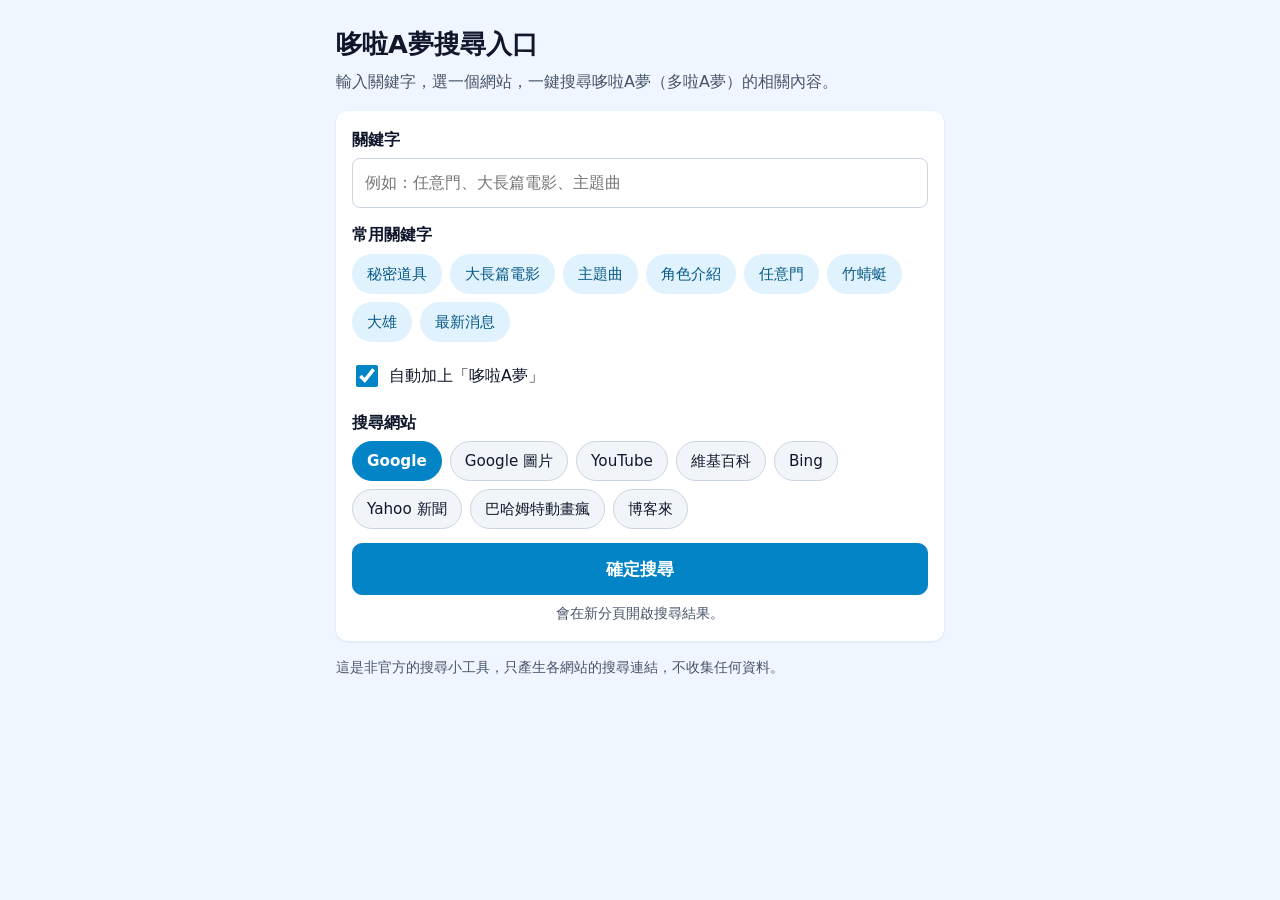
==== doraemon/index.html @ 7afabef3 "feat: 新增哆啦A夢整合搜尋入口 在 doraemon/ 建立搜尋頁，輸入關鍵字後一鍵到 Google、YouTube、 維基百科、巴哈姆特動畫瘋、博客來等 8 個網站搜尋。  Co-Author" ====
<!doctype html>
<html lang="zh-Hant">
<head>
  <meta charset="utf-8">
  <meta name="viewport" content="width=device-width, initial-scale=1">
  <meta name="color-scheme" content="light dark">
  <title>哆啦A夢搜尋入口</title>
  <link rel="stylesheet" href="style.css">
</head>
<body>
  <header class="site-header">
    <h1>哆啦A夢搜尋入口</h1>
    <p class="subtitle">輸入關鍵字，選一個網站，一鍵搜尋哆啦A夢（多啦A夢）的相關內容。</p>
  </header>

  <main>
    <form id="search-form" class="card" role="search">
      <div class="field">
        <label for="keyword">關鍵字</label>
        <input id="keyword" type="search" placeholder="例如：任意門、大長篇電影、主題曲" autocomplete="off" enterkeyhint="search">
      </div>

      <fieldset class="field">
        <legend>常用關鍵字</legend>
        <div id="quick" class="chips"></div>
      </fieldset>

      <label class="check">
        <input id="add-name" type="checkbox" checked>
        <span>自動加上「哆啦A夢」</span>
      </label>

      <fieldset class="field">
        <legend>搜尋網站</legend>
        <div id="sites" class="chips" role="radiogroup" aria-label="搜尋網站"></div>
      </fieldset>

      <button type="submit" class="button">確定搜尋</button>
      <p class="hint">會在新分頁開啟搜尋結果。</p>
    </form>

    <section id="more" class="card" hidden aria-labelledby="more-title">
      <h2 id="more-title">用同一組關鍵字搜尋其他網站</h2>
      <p class="query-line">搜尋字詞：<strong id="query-text"></strong></p>
      <div id="more-links" class="link-grid"></div>
    </section>
  </main>

  <footer class="site-footer">
    <p>這是非官方的搜尋小工具，只產生各網站的搜尋連結，不收集任何資料。</p>
  </footer>

  <script src="app.js"></script>
</body>
</html>
---- doraemon/style.css ----
/* 哆啦A夢搜尋入口：樣式（手機優先） */
:root {
  --bg: #eff6ff;
  --card: #ffffff;
  --text: #0f172a;
  --muted: #475569;
  --border: #cbd5e1;
  --accent: #0284c7;
  --accent-text: #ffffff;
  --chip: #f1f5f9;
  --chip-light: #e0f2fe;
  --chip-light-text: #075985;
  --focus: #7dd3fc;
}

@media (prefers-color-scheme: dark) {
  :root {
    --bg: #020617;
    --card: #0f172a;
    --text: #e2e8f0;
    --muted: #94a3b8;
    --border: #334155;
    --accent: #38bdf8;
    --accent-text: #082f49;
    --chip: #1e293b;
    --chip-light: #0c4a6e;
    --chip-light-text: #e0f2fe;
    --focus: #0369a1;
  }
}

* { box-sizing: border-box; }

body {
  margin: 0;
  background: var(--bg);
  color: var(--text);
  font-family: system-ui, -apple-system, "PingFang TC", "Noto Sans TC", "Microsoft JhengHei", sans-serif;
  font-size: 16px;
  line-height: 1.6;
}

.site-header, main, .site-footer {
  max-width: 640px;
  margin: 0 auto;
  padding: 0 16px;
}
.site-header { padding-top: 24px; }
h1 { margin: 0; font-size: 1.6rem; }
h2 { margin: 0 0 8px; font-size: 1.1rem; }
.subtitle { margin: 4px 0 16px; color: var(--muted); }

.card {
  background: var(--card);
  border-radius: 12px;
  padding: 16px;
  margin-bottom: 16px;
  box-shadow: 0 1px 3px rgba(0, 0, 0, 0.08);
}

.field { margin: 0 0 14px; padding: 0; border: 0; min-width: 0; }
.field label, .field legend { display: block; font-weight: 600; margin-bottom: 6px; padding: 0; }

input[type="search"] {
  width: 100%;
  font: inherit;
  font-size: 16px;
  color: var(--text);
  background: var(--card);
  border: 1px solid var(--border);
  border-radius: 8px;
  padding: 10px 12px;
  min-height: 50px;
}

.check { display: flex; align-items: center; gap: 8px; margin: 0 0 14px; min-height: 40px; cursor: pointer; }
.check input { width: 22px; height: 22px; accent-color: var(--accent); }

.chips { display: flex; flex-wrap: wrap; gap: 8px; }
.chip {
  font: inherit;
  font-size: 0.95rem;
  min-height: 40px;
  padding: 0 14px;
  border-radius: 999px;
  border: 1px solid var(--border);
  background: var(--chip);
  color: var(--text);
  cursor: pointer;
}
.chip[aria-checked="true"] { background: var(--accent); border-color: var(--accent); color: var(--accent-text); font-weight: 600; }
.chip-light { background: var(--chip-light); color: var(--chip-light-text); border-color: transparent; }

.button {
  display: flex;
  align-items: center;
  justify-content: center;
  width: 100%;
  min-height: 52px;
  padding: 0 16px;
  font: inherit;
  font-size: 1.05rem;
  font-weight: 700;
  border-radius: 10px;
  border: 1px solid var(--accent);
  background: var(--accent);
  color: var(--accent-text);
  text-decoration: none;
  cursor: pointer;
}
.button-secondary { background: transparent; color: var(--accent); font-size: 0.95rem; min-height: 46px; }

input:focus, .chip:focus-visible, .button:focus-visible, .check input:focus-visible {
  outline: 3px solid var(--focus);
  outline-offset: 1px;
}

.hint { margin: 8px 0 0; color: var(--muted); font-size: 0.85rem; text-align: center; }
.query-line { margin: 0 0 12px; overflow-wrap: anywhere; }
.link-grid { display: grid; grid-template-columns: repeat(2, 1fr); gap: 8px; }

.site-footer { color: var(--muted); font-size: 0.85rem; padding-bottom: 24px; }
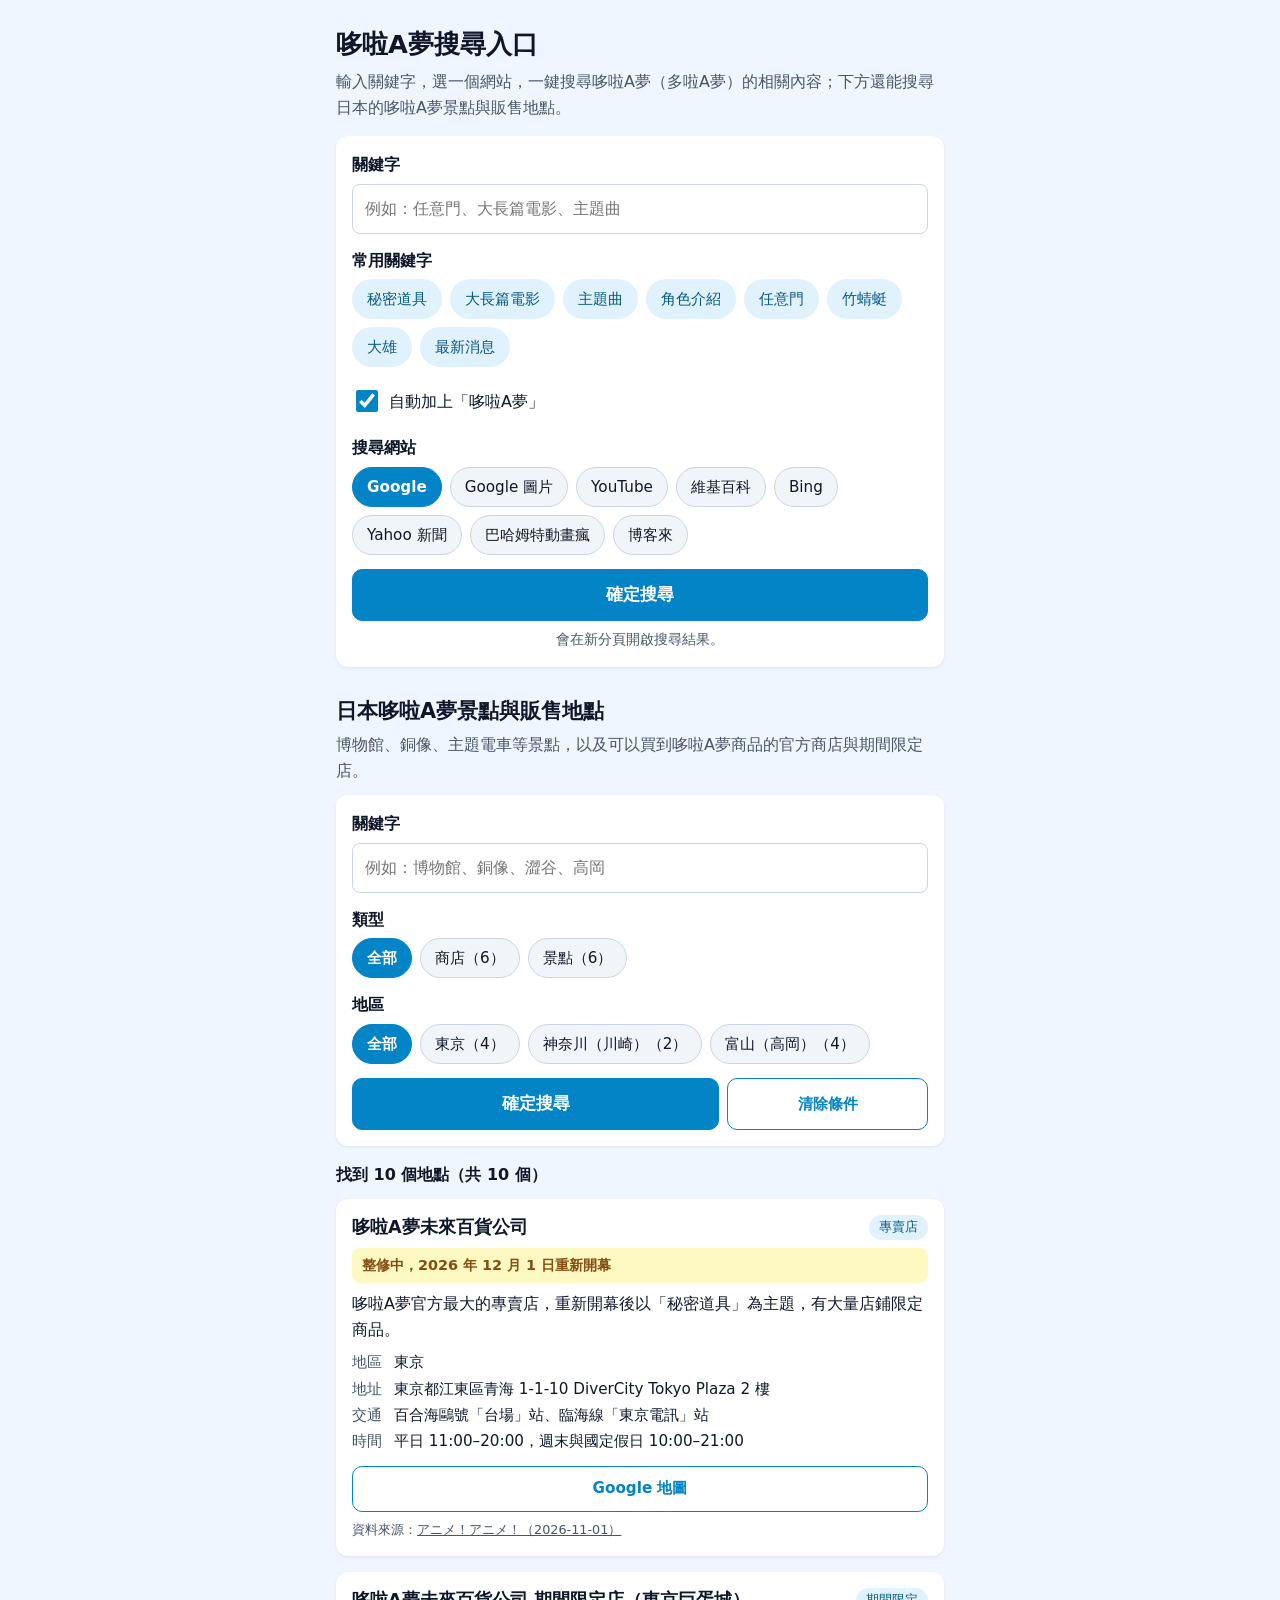
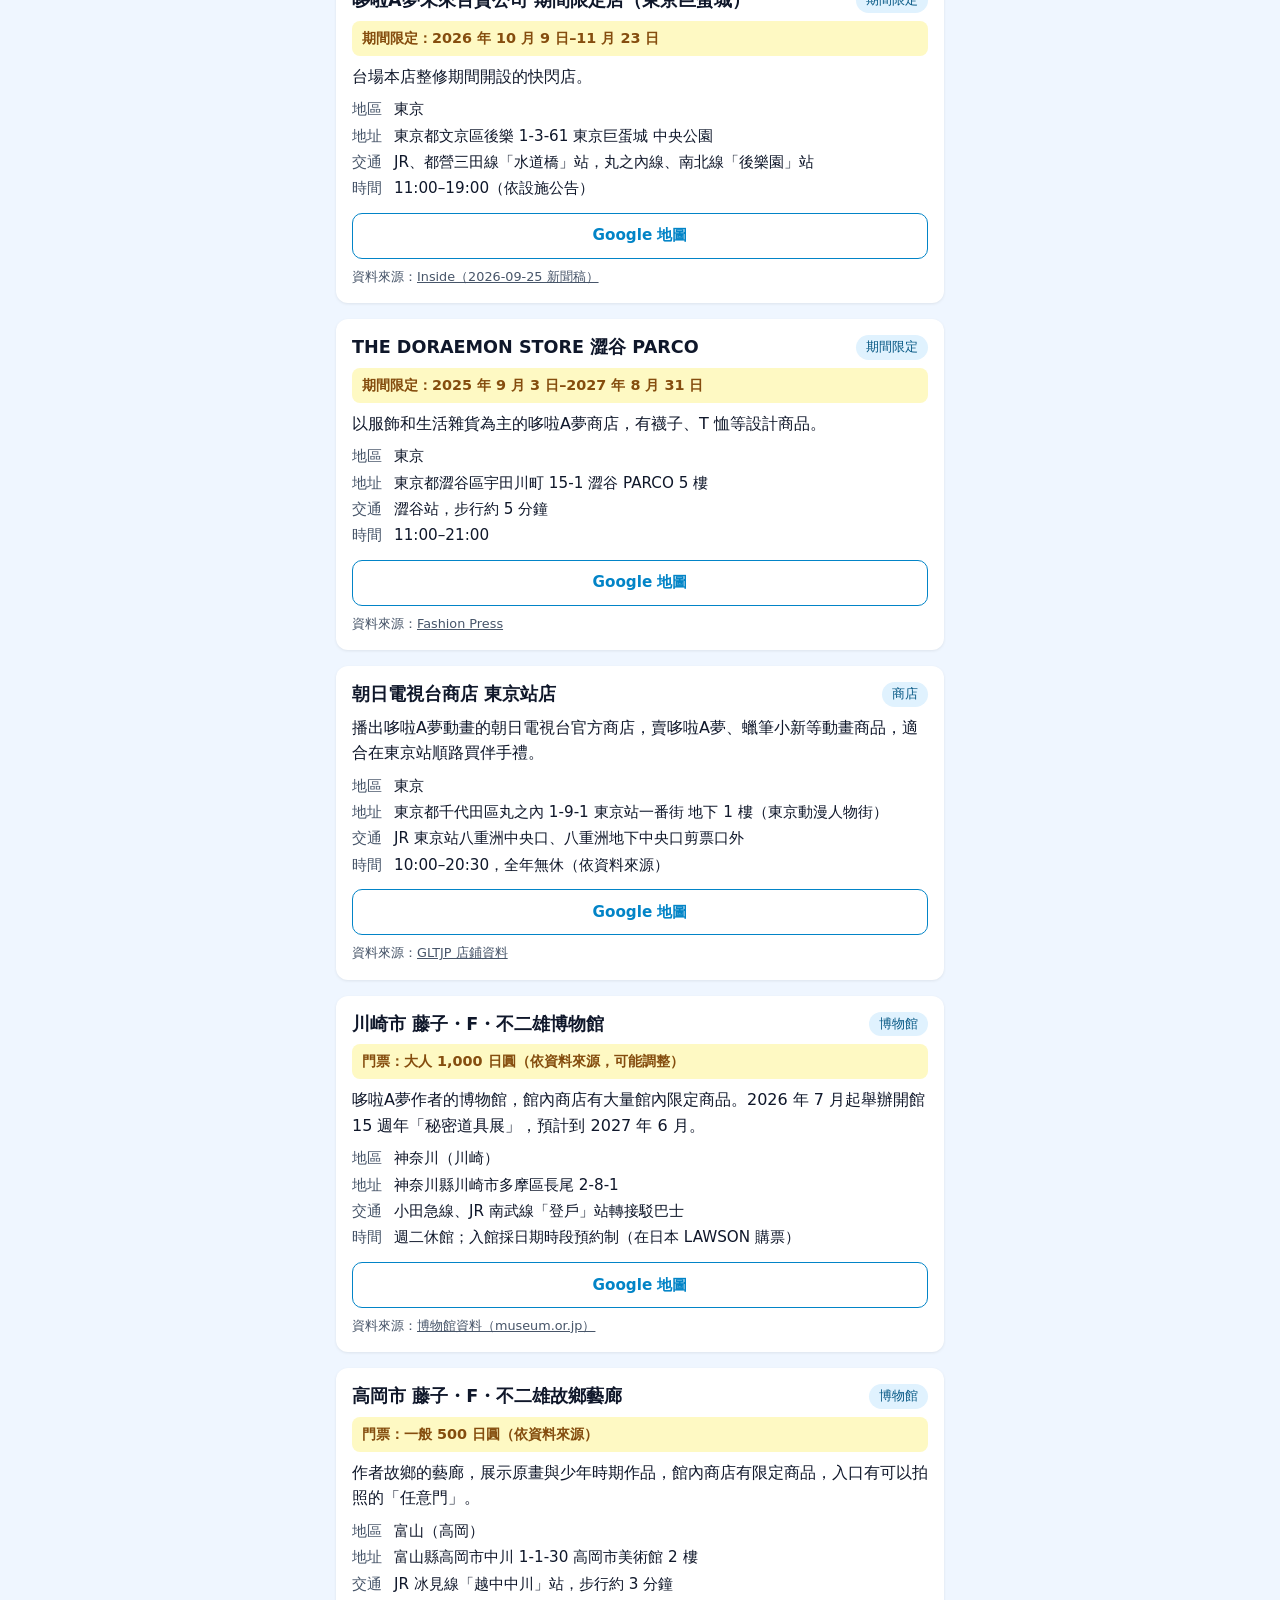
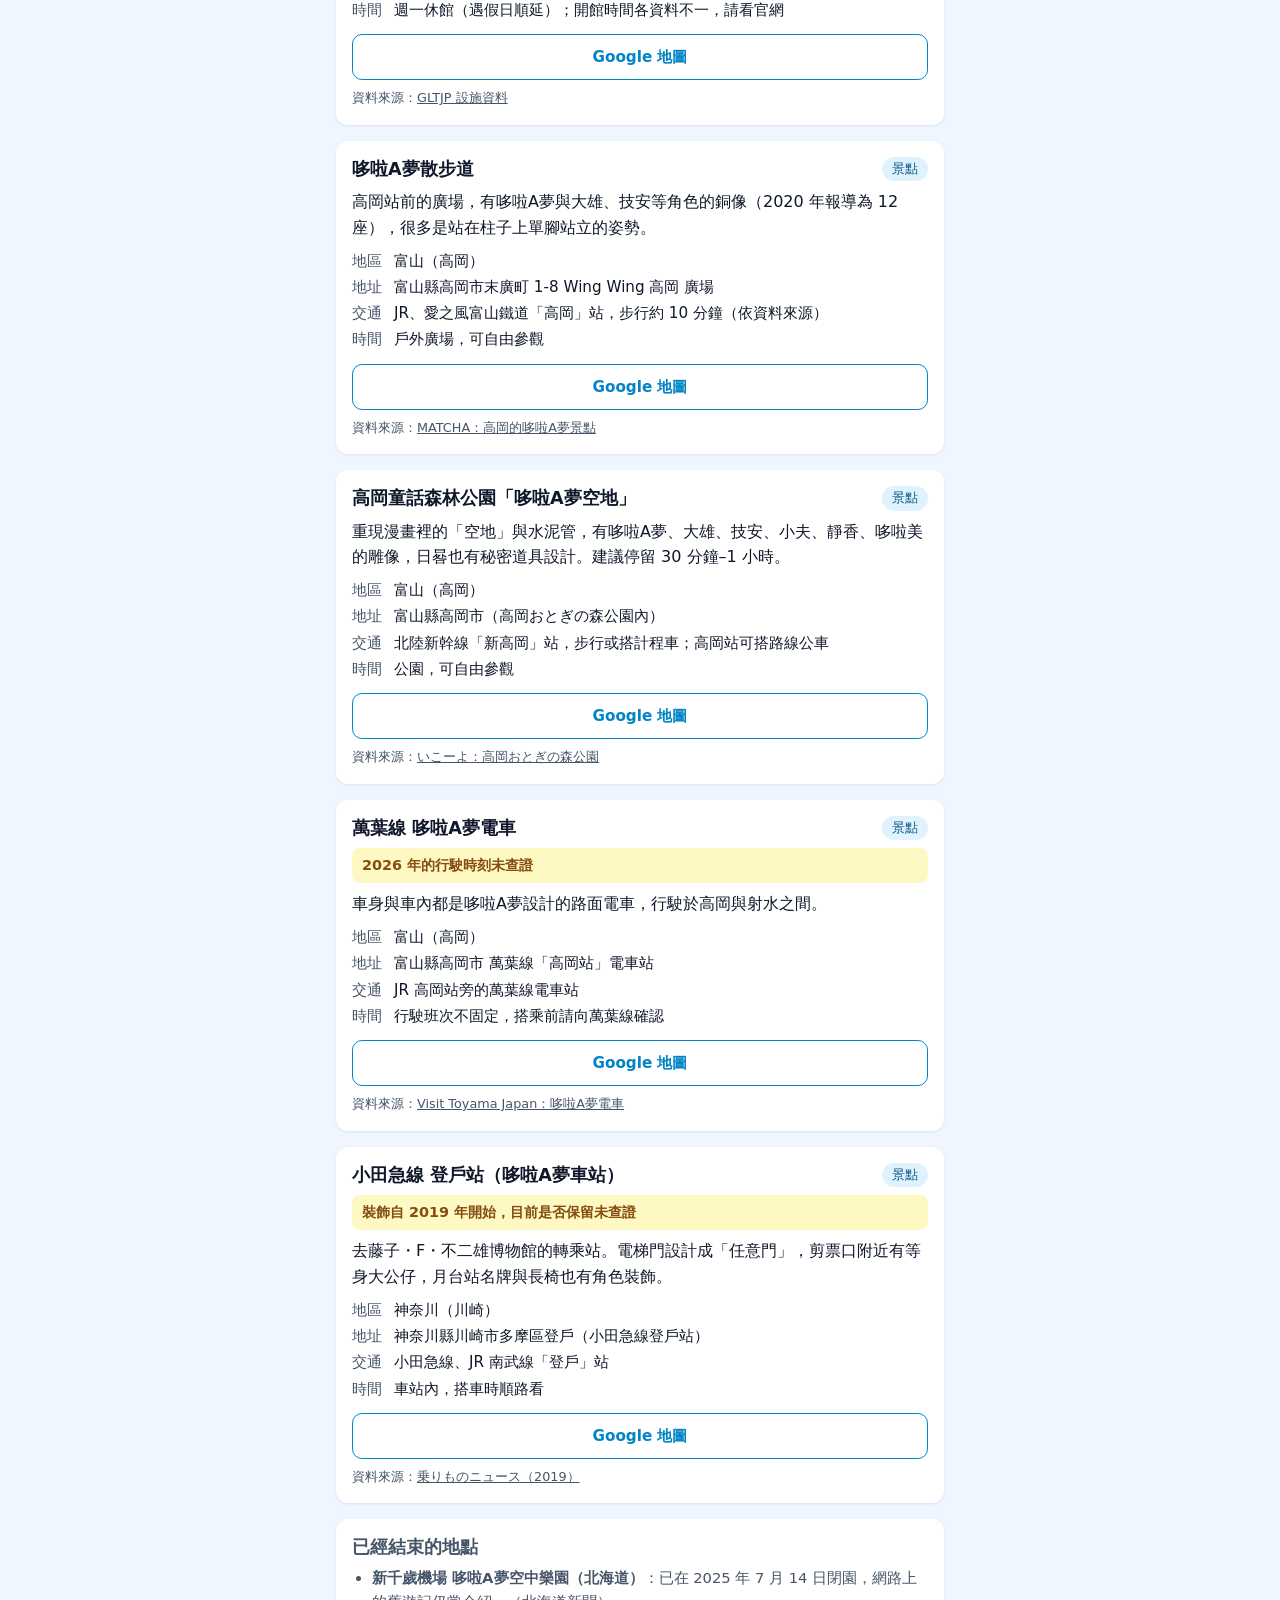
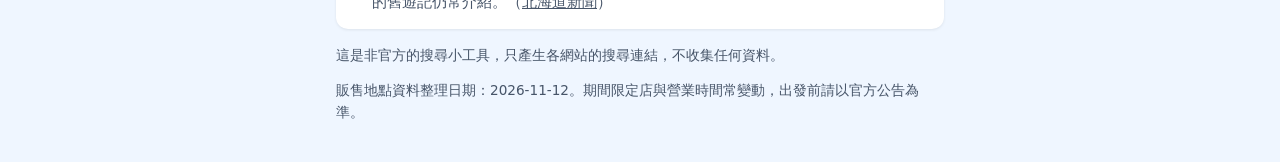
==== commit a507547c: "feat: 哆啦A夢頁新增日本景點與販售地點搜尋 收錄 10 個地點（博物館、銅像、主題電車、官方與期間限定店）， 可依關鍵字、類型、地區搜尋，按「確定搜尋」才套用；另列出已閉園的地點。  Co-Au" ====
--- a/doraemon/index.html
+++ b/doraemon/index.html
@@ -10,7 +10,7 @@
 <body>
   <header class="site-header">
     <h1>哆啦A夢搜尋入口</h1>
-    <p class="subtitle">輸入關鍵字，選一個網站，一鍵搜尋哆啦A夢（多啦A夢）的相關內容。</p>
+    <p class="subtitle">輸入關鍵字，選一個網站，一鍵搜尋哆啦A夢（多啦A夢）的相關內容；下方還能搜尋日本的哆啦A夢景點與販售地點。</p>
   </header>
 
   <main>
@@ -44,12 +44,43 @@
       <p class="query-line">搜尋字詞：<strong id="query-text"></strong></p>
       <div id="more-links" class="link-grid"></div>
     </section>
+
+    <section aria-labelledby="shops-title">
+      <h2 id="shops-title" class="section-title">日本哆啦A夢景點與販售地點</h2>
+      <p class="section-desc">博物館、銅像、主題電車等景點，以及可以買到哆啦A夢商品的官方商店與期間限定店。</p>
+      <form id="shop-form" class="card" role="search" aria-label="搜尋景點與販售地點">
+        <div class="field">
+          <label for="shop-keyword">關鍵字</label>
+          <input id="shop-keyword" type="search" placeholder="例如：博物館、銅像、澀谷、高岡" autocomplete="off" enterkeyhint="search">
+        </div>
+        <fieldset class="field">
+          <legend>類型</legend>
+          <div id="shop-types" class="chips"></div>
+        </fieldset>
+        <fieldset class="field">
+          <legend>地區</legend>
+          <div id="shop-areas" class="chips"></div>
+        </fieldset>
+        <div class="form-actions">
+          <button type="submit" class="button">確定搜尋</button>
+          <button type="button" id="shop-reset" class="button button-secondary">清除條件</button>
+        </div>
+        <p id="shop-pending" class="pending" hidden>條件已變更，按「確定搜尋」更新結果。</p>
+      </form>
+      <p id="shop-count" class="result-count" aria-live="polite"></p>
+      <ul id="shop-list" class="shop-list"></ul>
+      <p id="shop-empty" class="card empty" hidden>找不到符合條件的地點，試著減少篩選條件。</p>
+      <div id="closed" class="card closed"></div>
+    </section>
   </main>
 
   <footer class="site-footer">
     <p>這是非官方的搜尋小工具，只產生各網站的搜尋連結，不收集任何資料。</p>
+    <p>販售地點資料整理日期：<span id="shops-updated"></span>。期間限定店與營業時間常變動，出發前請以官方公告為準。</p>
   </footer>
 
   <script src="app.js"></script>
+  <script src="shops.js"></script>
+  <script src="shops-app.js"></script>
 </body>
 </html>
--- a/doraemon/style.css
+++ b/doraemon/style.css
@@ -11,6 +11,8 @@
   --chip-light: #e0f2fe;
   --chip-light-text: #075985;
   --focus: #7dd3fc;
+  --status-bg: #fef9c3;
+  --status-text: #854d0e;
 }
 
 @media (prefers-color-scheme: dark) {
@@ -26,6 +28,8 @@
     --chip-light: #0c4a6e;
     --chip-light-text: #e0f2fe;
     --focus: #0369a1;
+    --status-bg: #422006;
+    --status-text: #fef08a;
   }
 }
 
@@ -119,4 +123,30 @@
 .query-line { margin: 0 0 12px; overflow-wrap: anywhere; }
 .link-grid { display: grid; grid-template-columns: repeat(2, 1fr); gap: 8px; }
 
+/* ---- 日本販售地點 ---- */
+.section-title { margin: 28px 0 4px; font-size: 1.3rem; }
+.section-desc { margin: 0 0 12px; color: var(--muted); }
+.chip[aria-pressed="true"] { background: var(--accent); border-color: var(--accent); color: var(--accent-text); font-weight: 600; }
+.shop-list { list-style: none; margin: 0; padding: 0; }
+.shop-head { display: flex; align-items: flex-start; justify-content: space-between; gap: 8px; }
+.shop-name { margin: 0; font-size: 1.1rem; line-height: 1.4; }
+.badge { flex-shrink: 0; font-size: 0.8rem; padding: 2px 10px; border-radius: 999px; background: var(--chip-light); color: var(--chip-light-text); white-space: nowrap; }
+.shop-status { margin: 8px 0 0; padding: 6px 10px; border-radius: 8px; background: var(--status-bg); color: var(--status-text); font-weight: 600; font-size: 0.9rem; }
+.shop-desc { margin: 8px 0; }
+.shop-info { display: grid; grid-template-columns: auto 1fr; gap: 2px 12px; margin: 0 0 12px; font-size: 0.95rem; }
+.shop-info dt { color: var(--muted); }
+.shop-info dd { margin: 0; overflow-wrap: anywhere; }
+.source { margin: 8px 0 0; font-size: 0.8rem; color: var(--muted); overflow-wrap: anywhere; }
+.source a, .closed a { color: inherit; }
+.form-actions { display: flex; gap: 8px; }
+.form-actions .button { flex: 2 1 0; }
+.form-actions .button-secondary { flex: 1 1 0; min-height: 52px; }
+.pending { margin: 10px 0 0; color: var(--status-text); font-weight: 600; font-size: 0.9rem; }
+.pending[hidden], .empty[hidden] { display: none; }
+.result-count { margin: 0 0 12px; font-weight: 600; scroll-margin-top: 12px; }
+.empty { color: var(--muted); }
+.closed { color: var(--muted); font-size: 0.92rem; }
+.closed[hidden] { display: none; }
+.closed-list { margin: 6px 0 0; padding-left: 20px; }
+
 .site-footer { color: var(--muted); font-size: 0.85rem; padding-bottom: 24px; }
